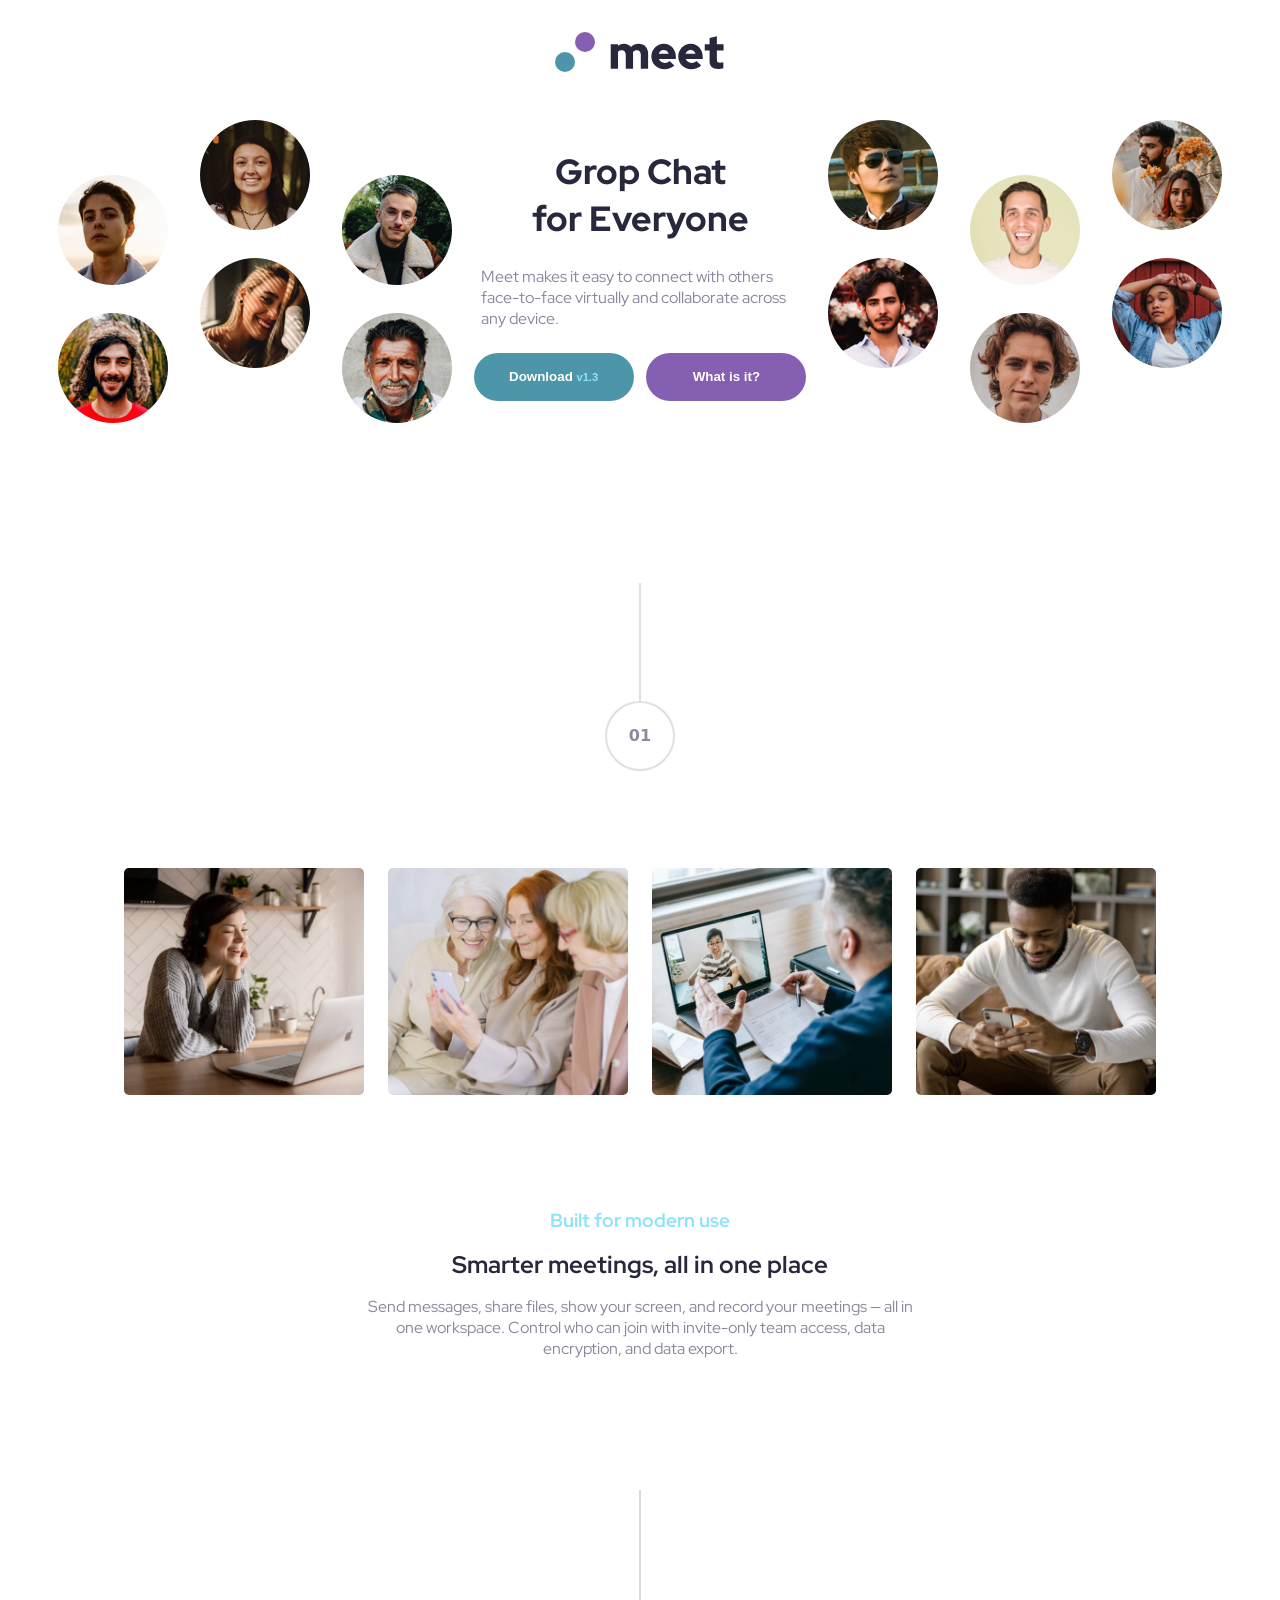
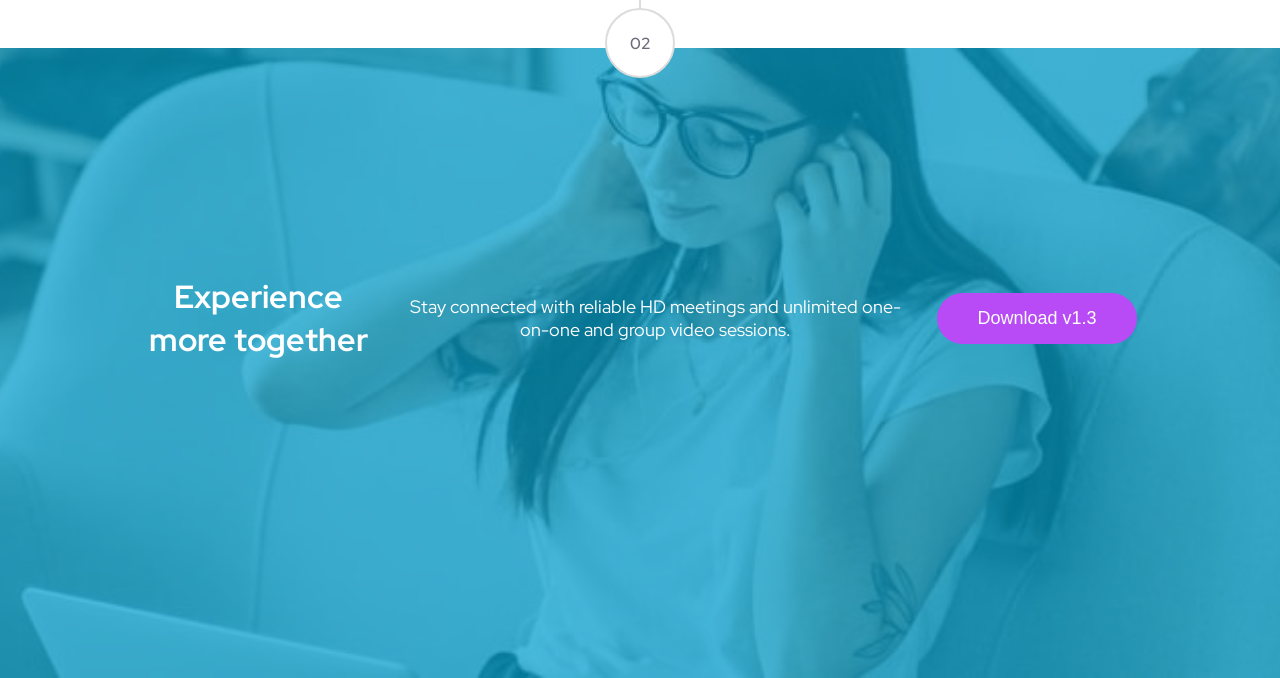
==== index.html @ 22adff14 "initial commit" ====
<!DOCTYPE html>
<html lang="en">
  <head>
    <meta charset="UTF-8" />
    <meta name="viewport" content="width=device-width, initial-scale=1.0" />

    <link
      rel="icon"
      type="image/png"
      sizes="32x32"
      href="./assets/favicon-32x32.png"
    />
    <link rel="stylesheet" href="./assets/css/style.css" />
    <title>Frontend Mentor | Meet landing page</title>
  </head>
  <body>
    <header><img src="./assets/logo.svg" alt="" /></header>
    <main class="main">
      <div class="section-one">
        <div class="hero-left">
          <img src="./assets/desktop/image-hero-left.png" alt="" />
        </div>

        <div class="hero-center">
          <img src="./assets/tablet/image-hero.png" alt="" />
        </div>
        <div class="header-title">
          <h1>
            Grop Chat <br />
            for Everyone
          </h1>
          <p>
            Meet makes it easy to connect with others face-to-face virtually and
            collaborate across any device.
          </p>
          <div class="btn">
            <button class="btn-1">Download <small>v1.3</small></button>
            <button class="btn-2">What is it?</button>
          </div>
        </div>
        <div class="hero-right">
          <img src="./assets/desktop/image-hero-right.png" alt="" />
        </div>
      </div>

      <div class="section-2">
        <div class="number"><span>01</span></div>
        <div class="gallery">
          <img src="./assets/desktop/image-woman-in-videocall.jpg" alt="" />
          <img src="./assets/desktop/image-women-videochatting.jpg" alt="" />
          <img src="./assets/desktop/image-men-in-meeting.jpg" alt="" />
          <img src="./assets/desktop/image-man-texting.jpg" alt="" />
        </div>
        <div class="text">
          <h3>Built for modern use</h3>
          <h2>Smarter meetings, all in one place</h2>
          <p>
            Send messages, share files, show your screen, and record your
            meetings — all in one workspace. Control who can join with
            invite-only team access, data encryption, and data export.
          </p>
        </div>
      </div>
      <div class="section-3">
        <div class="step-marker">
          <span>02</span>
        </div>

        <div class="content">
          <h2>Experience more together</h2>
          <p>
            Stay connected with reliable HD meetings and unlimited one-on-one
            and group video sessions.
          </p>
          <button>Download v1.3</button>
        </div>
      </div>
    </main>
  </body>
</html>
---- assets/css/style.css ----
@import url("https://fonts.googleapis.com/css2?family=Figtree:ital,wght@0,300..900;1,300..900&family=Red+Hat+Display:ital,wght@0,300..900;1,300..900&display=swap");

:root {
  font-size: 16px;
  --cyan-600: #4d96a9;
  --cyan-300: #8fe3f9;
  --purple-600: #855fb1;
  --purple-300: #d9b8ff;
  --slate-900: #28283d;
  --slate-600: #87879d;
  --slate-300: #d1d1df;
  --white: white;
}
* {
  box-sizing: border-box;
  margin: 0;
}

.btn-1 {
  background-color: var(--cyan-600);
  color: var(--white);
}

.btn-1 small {
  color: var(--cyan-300);
}

.btn-2 {
  background-color: var(--purple-600);
  color: var(--white);
}
body {
  font-family: "Red Hat Display";
}

.main {
  display: flex;
  flex-direction: column;
  justify-content: space-between;
  align-items: center;
  gap: 10rem;
}
.hero-left,
.hero-right {
  display: none;
}

.hero-center img {
  width: 100%;
}
header {
  display: flex;
  justify-content: center;
  margin: 2rem auto;
}

header img {
  height: 2.5rem;
}
.header-title {
  width: 350px;
  min-height: auto;
  padding: 1rem;
  display: flex;
  justify-content: space-evenly;
  gap: 1.5rem;
  flex-direction: column;
  align-items: center;
}
.header-title h1 {
  text-align: center;
  font-size: 2.2rem;
  font-weight: 800;
  color: var(--slate-900);
}

.header-title p {
  color: var(--slate-600);
}
.section-one {
  display: flex;
  flex-direction: column;
  align-items: center;
  gap: 0.8rem;
  min-height: auto;
}

.btn {
  display: flex;
  justify-content: space-around;
  align-items: center;
  flex-direction: column;
  gap: 0.8rem;
}

.btn button {
  border: none;
  border-radius: 30px;
  width: 10rem;
  height: 3rem;
  padding: 5px 10px;
  font-weight: 700;
}

.section-2 {
  display: flex;
  justify-content: space-evenly;
  align-items: center;
  flex-direction: column;
  min-height: 100vh;
  margin: auto;
  gap: 1rem;
}

.section-2 h3 {
  color: var(--cyan-300);
}

.section-2 h2 {
  color: var(--slate-900);
}
.section-2 h3,
.section-2 h2 {
  text-align: center;
}
.text {
  max-width: 600px;
  width: 90vw;
  padding: 1rem;
  display: flex;
  flex-direction: column;
  gap: 1rem;
  margin: 0 auto 2rem auto;
  text-align: center;
}
.text p {
  color: var(--slate-600);
}
.number {
  position: relative;
  width: 70px;
  height: 70px;
  border-radius: 50%;
  border: 2px solid #e0e0e0;
  display: flex;
  align-items: center;
  justify-content: center;
  color: #8b8b9b;
  font-weight: 600;
  font-family: system-ui, sans-serif;
  margin: 2rem auto 0 auto;
}

.number::before {
  content: "";
  position: absolute;
  top: -120px; /* length of the line */
  left: 50%;
  transform: translateX(-50%);
  width: 2px;
  height: 120px;
  background: #e0e0e0;
}

.gallery {
  display: grid;
  grid-template-columns: repeat(2, 1fr);
  justify-items: center;
  align-items: center;
  gap: 1.5rem;
  max-width: 1100px;
}

.gallery img {
  width: 100%;
  border-radius: 5px;
  max-width: 15rem;
}

/* Main blue section */
.section-3 {
  position: relative;
  width: 100vw;
  height: 70vh;
  background-image: url("../../assets/desktop/image-footer.jpg");
  background-repeat: no-repeat;
  background-size: cover;
  background-position: center;

  padding: 120px 20px 160px; /* top padding to create space for circle */
  text-align: center;
  color: white;
}

.section-3 > * {
  position: relative;
  z-index: 2; /* content ABOVE overlay */
}
.section-3::before {
  position: absolute;
  content: "";
  background: rgba(0, 162, 209, 0.7);
  inset: 0;
  z-index: 0;
}
/* The circle with number */

.step-marker {
  position: absolute;
  top: -40px; /* Moves the circle upward so it overlaps */
  left: 50%;
  transform: translateX(-50%);
  width: 70px;
  height: 70px;
  background: white;
  border-radius: 50%;
  border: 2px solid #dcdcdc;
  display: flex;
  align-items: center;
  justify-content: center;
  font-weight: 600;
  color: #6b6b7a;
}

/* Vertical line above */
.step-marker::before {
  content: "";
  position: absolute;
  top: -120px;
  left: 50%;
  transform: translateX(-50%);
  width: 2px;
  height: 120px;
  background: #dcdcdc;
}

/* Section content */

.content {
  display: flex;
  flex-direction: column;
  justify-content: center;
  align-items: center;
  gap: 2rem;
  min-height: 300px;
}
.content h2 {
  position: relative;
  font-size: 2rem;
  font-weight: 700;
  max-width: 300px;
}

.content p {
  position: relative;
  font-size: 18px;
  max-width: 500px;
}

.content button {
  position: relative;
  background: #b84bf6;
  border: none;
  padding: 15px 40px;
  border-radius: 30px;
  color: white;
  font-size: 18px;
  cursor: pointer;
}

@media (min-width: 768) and (max-width: 1100px) {
  .hero-center {
    display: block;
  }
  .gallery {
    grid-template-columns: repeat(4, 1fr);
  }
  .btn {
    flex-direction: row;
  }
}
@media (min-width: 1100px) {
  .hero-center {
    display: none;
  }
  .hero-left,
  .hero-right {
    display: block;
  }
  .section-one {
    flex-direction: row;
    justify-content: space-between;
  }
  header {
    margin: 2rem auto 3rem auto;
  }

  .gallery {
    grid-template-columns: repeat(4, 1fr);
  }
  .btn {
    flex-direction: row;
  }
  .content {
    flex-direction: row;
  }
  .content h2 {
    max-width: 230px;
  }
}
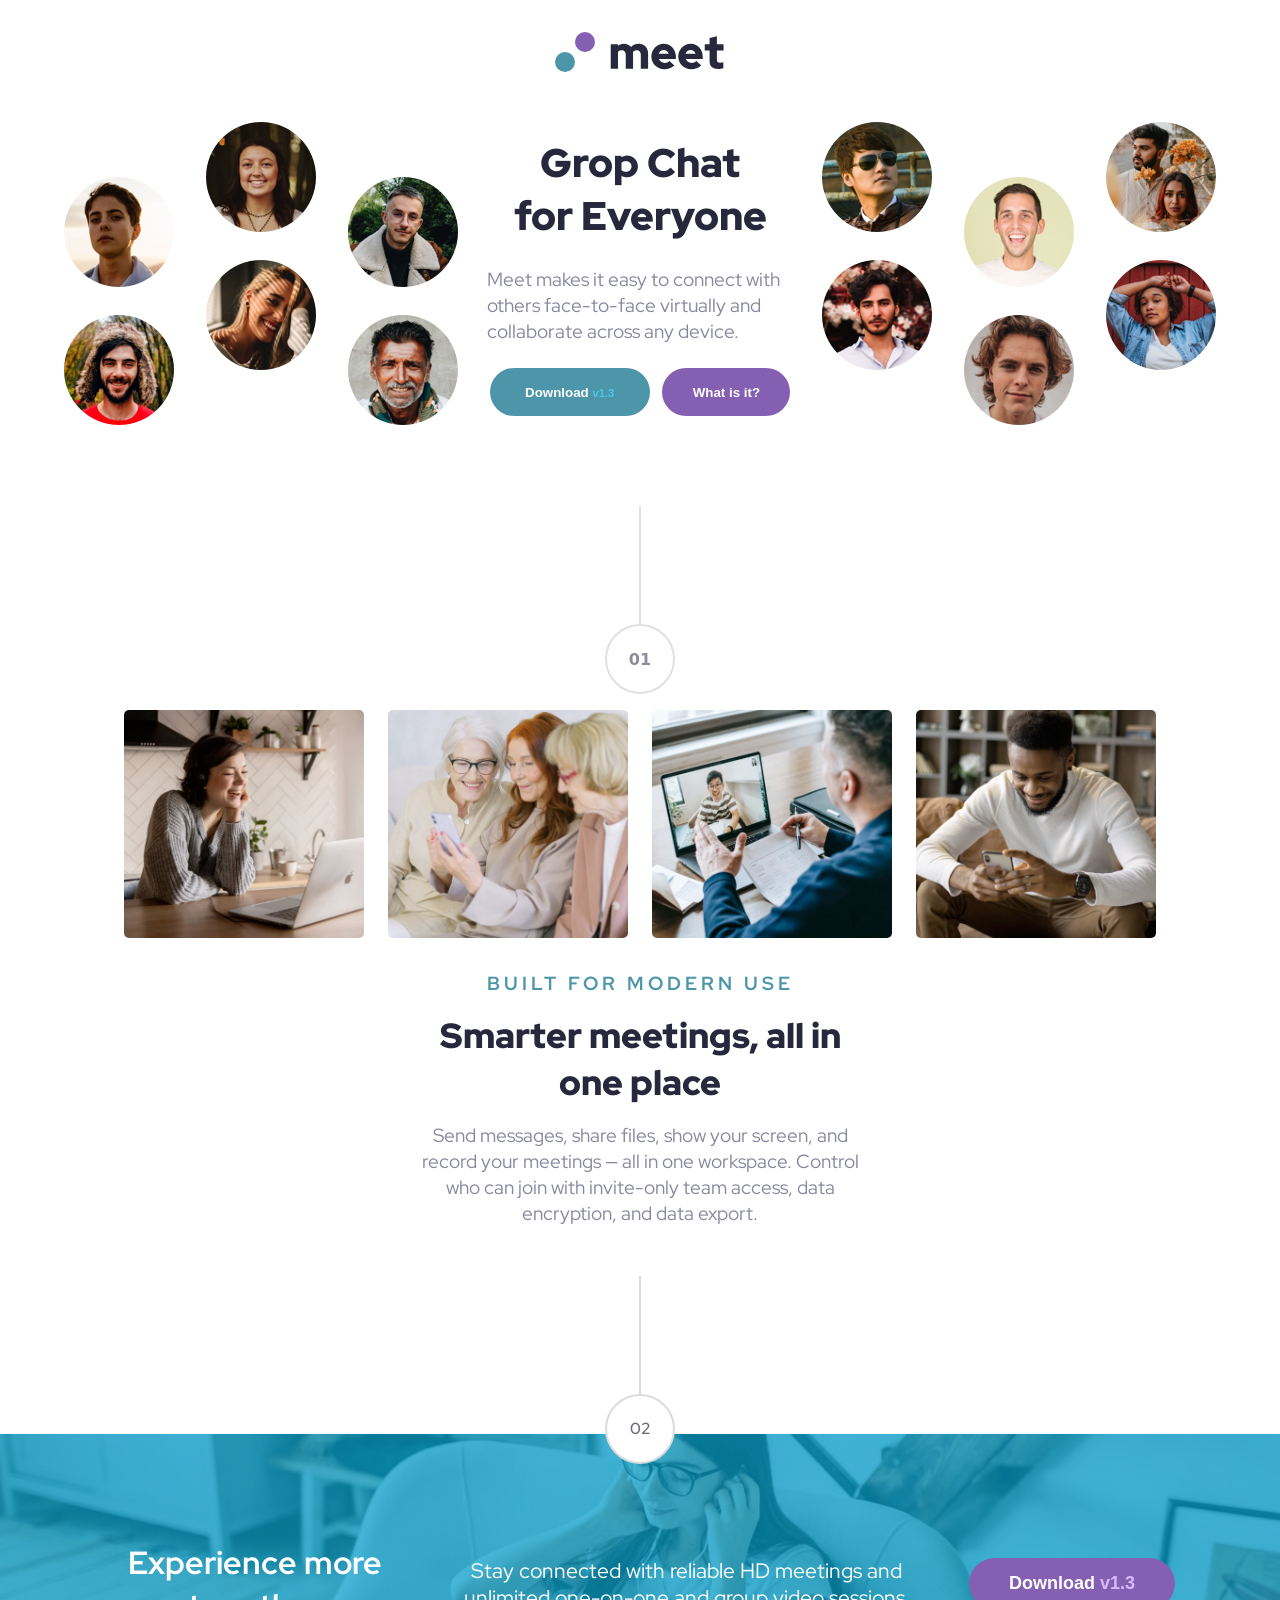
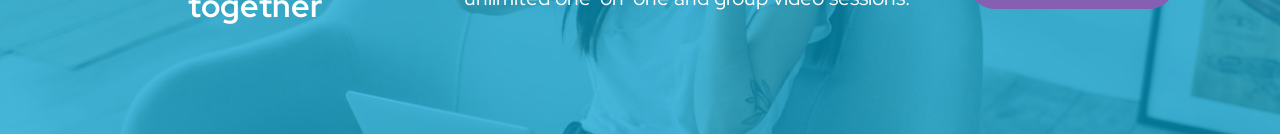
==== commit a8a6a0c6: "css commit" ====
--- a/index.html
+++ b/index.html
@@ -72,7 +72,7 @@
             Stay connected with reliable HD meetings and unlimited one-on-one
             and group video sessions.
           </p>
-          <button>Download v1.3</button>
+          <button>Download <small>v1.3</small></button>
         </div>
       </div>
     </main>
--- a/assets/css/style.css
+++ b/assets/css/style.css
@@ -4,8 +4,10 @@
   font-size: 16px;
   --cyan-600: #4d96a9;
   --cyan-300: #8fe3f9;
+  --cyan-300f: #4dc9e8;
   --purple-600: #855fb1;
   --purple-300: #d9b8ff;
+  --purple-300f: #c796ff;
   --slate-900: #28283d;
   --slate-600: #87879d;
   --slate-300: #d1d1df;
@@ -19,18 +21,26 @@
 .btn-1 {
   background-color: var(--cyan-600);
   color: var(--white);
+  width: 10rem;
 }
 
 .btn-1 small {
-  color: var(--cyan-300);
-}
-
+  color: var(--cyan-300f);
+}
+
+.btn-1:hover {
+  background-color: var(--cyan-300);
+}
 .btn-2 {
   background-color: var(--purple-600);
   color: var(--white);
+  width: 8rem;
+}
+.btn-2:hover {
+  background-color: var(--purple-300);
 }
 body {
-  font-family: "Red Hat Display";
+  font-family: "Red Hat Display", Arial, Helvetica, sans-serif;
 }
 
 .main {
@@ -39,6 +49,7 @@
   justify-content: space-between;
   align-items: center;
   gap: 10rem;
+  overflow-x: hidden;
 }
 .hero-left,
 .hero-right {
@@ -69,17 +80,21 @@
 }
 .header-title h1 {
   text-align: center;
-  font-size: 2.2rem;
-  font-weight: 800;
+  font-size: 2.5rem;
+  font-weight: 900;
   color: var(--slate-900);
 }
 
 .header-title p {
   color: var(--slate-600);
+  font-size: 1.2rem;
 }
 .section-one {
-  display: flex;
-  flex-direction: column;
+  width: 90%;
+  max-width: 1400px;
+  display: flex;
+  flex-direction: column;
+  justify-content: space-between;
   align-items: center;
   gap: 0.8rem;
   min-height: auto;
@@ -96,7 +111,6 @@
 .btn button {
   border: none;
   border-radius: 30px;
-  width: 10rem;
   height: 3rem;
   padding: 5px 10px;
   font-weight: 700;
@@ -107,24 +121,29 @@
   justify-content: space-evenly;
   align-items: center;
   flex-direction: column;
-  min-height: 100vh;
+  min-height: auto;
   margin: auto;
   gap: 1rem;
 }
 
 .section-2 h3 {
-  color: var(--cyan-300);
+  color: var(--cyan-600);
+  font-size: 1.2rem;
+  text-transform: uppercase;
+  letter-spacing: 4px;
 }
 
 .section-2 h2 {
   color: var(--slate-900);
+  font-size: 2.2rem;
+  font-weight: 900;
 }
 .section-2 h3,
 .section-2 h2 {
   text-align: center;
 }
 .text {
-  max-width: 600px;
+  max-width: 500px;
   width: 90vw;
   padding: 1rem;
   display: flex;
@@ -135,6 +154,7 @@
 }
 .text p {
   color: var(--slate-600);
+  font-size: 1.2rem;
 }
 .number {
   position: relative;
@@ -154,7 +174,7 @@
 .number::before {
   content: "";
   position: absolute;
-  top: -120px; /* length of the line */
+  top: -120px;
   left: 50%;
   transform: translateX(-50%);
   width: 2px;
@@ -177,24 +197,21 @@
   max-width: 15rem;
 }
 
-/* Main blue section */
 .section-3 {
   position: relative;
   width: 100vw;
-  height: 70vh;
+  min-height: auto;
   background-image: url("../../assets/desktop/image-footer.jpg");
   background-repeat: no-repeat;
   background-size: cover;
   background-position: center;
-
-  padding: 120px 20px 160px; /* top padding to create space for circle */
   text-align: center;
   color: white;
 }
 
 .section-3 > * {
   position: relative;
-  z-index: 2; /* content ABOVE overlay */
+  z-index: 2;
 }
 .section-3::before {
   position: absolute;
@@ -203,11 +220,10 @@
   inset: 0;
   z-index: 0;
 }
-/* The circle with number */
 
 .step-marker {
   position: absolute;
-  top: -40px; /* Moves the circle upward so it overlaps */
+  top: -40px;
   left: 50%;
   transform: translateX(-50%);
   width: 70px;
@@ -222,7 +238,6 @@
   color: #6b6b7a;
 }
 
-/* Vertical line above */
 .step-marker::before {
   content: "";
   position: absolute;
@@ -234,8 +249,6 @@
   background: #dcdcdc;
 }
 
-/* Section content */
-
 .content {
   display: flex;
   flex-direction: column;
@@ -248,27 +261,37 @@
   position: relative;
   font-size: 2rem;
   font-weight: 700;
-  max-width: 300px;
+  width: 300px;
 }
 
 .content p {
   position: relative;
-  font-size: 18px;
+  font-size: 1.3rem;
   max-width: 500px;
 }
 
 .content button {
   position: relative;
-  background: #b84bf6;
+  background: var(--purple-600);
   border: none;
   padding: 15px 40px;
   border-radius: 30px;
   color: white;
   font-size: 18px;
   cursor: pointer;
-}
-
-@media (min-width: 768) and (max-width: 1100px) {
+  font-weight: 600;
+}
+
+.content button small {
+  color: var(--purple-300);
+  font-size: 18px;
+  font-weight: 600;
+}
+
+.content button:hover {
+  background-color: var(--purple-300f);
+}
+@media (min-width: 768px) and (max-width: 1200px) {
   .hero-center {
     display: block;
   }
@@ -278,8 +301,11 @@
   .btn {
     flex-direction: row;
   }
-}
-@media (min-width: 1100px) {
+  .content h2 {
+    width: 500px;
+  }
+}
+@media (min-width: 1200px) {
   .hero-center {
     display: none;
   }
@@ -305,6 +331,6 @@
     flex-direction: row;
   }
   .content h2 {
-    max-width: 230px;
-  }
-}
+    width: 300px;
+  }
+}
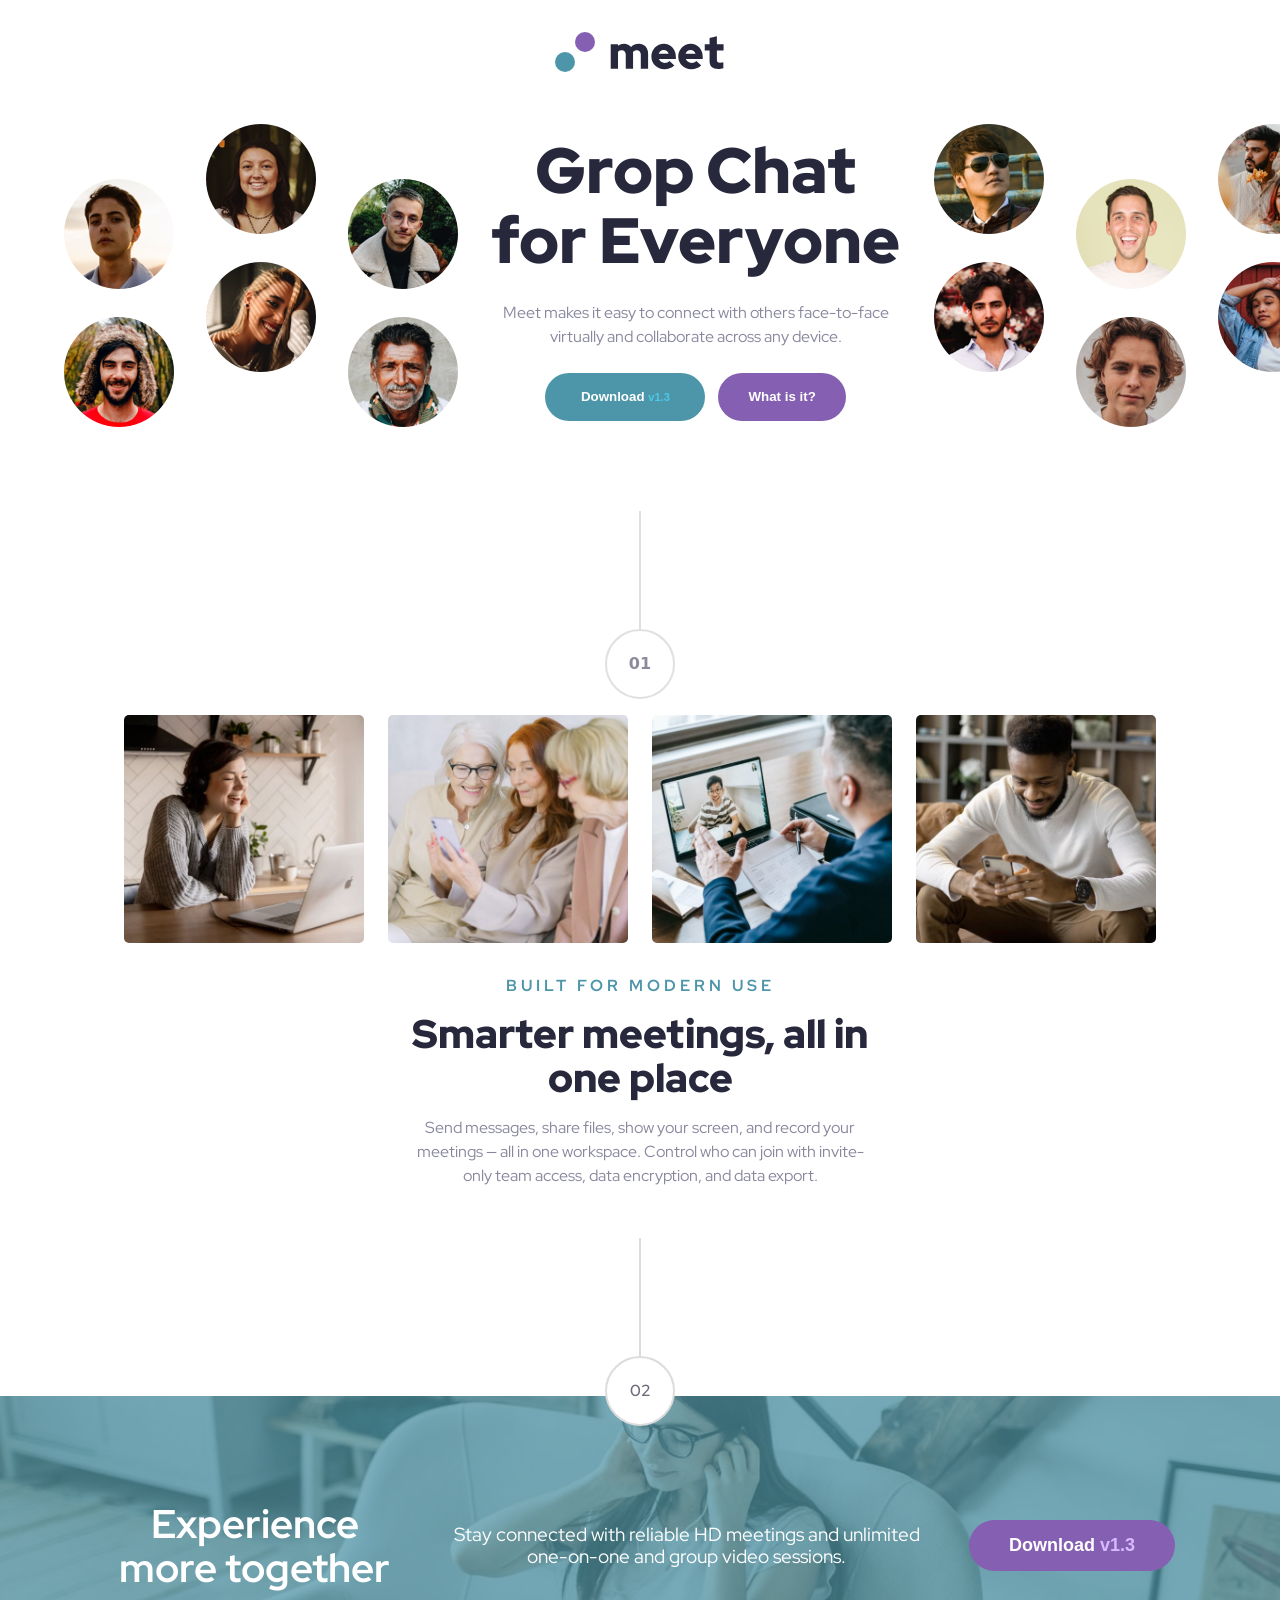
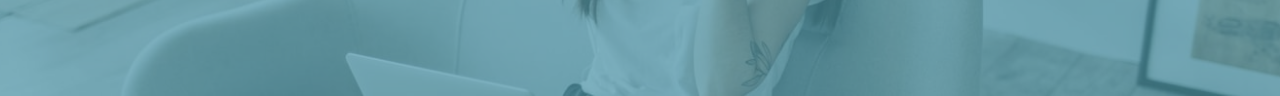
==== commit 483257db: "fonts fix commit" ====
--- a/index.html
+++ b/index.html
@@ -30,8 +30,8 @@
             for Everyone
           </h1>
           <p>
-            Meet makes it easy to connect with others face-to-face virtually and
-            collaborate across any device.
+            Meet makes it easy to connect with others face-to-face <br />
+            virtually and collaborate across any device.
           </p>
           <div class="btn">
             <button class="btn-1">Download <small>v1.3</small></button>
--- a/assets/css/style.css
+++ b/assets/css/style.css
@@ -69,7 +69,7 @@
   height: 2.5rem;
 }
 .header-title {
-  width: 350px;
+  min-width: 450px;
   min-height: auto;
   padding: 1rem;
   display: flex;
@@ -80,14 +80,17 @@
 }
 .header-title h1 {
   text-align: center;
-  font-size: 2.5rem;
+  font-size: 4rem;
   font-weight: 900;
   color: var(--slate-900);
+  line-height: 110%;
 }
 
 .header-title p {
+  text-align: center;
   color: var(--slate-600);
-  font-size: 1.2rem;
+  font-size: 1rem;
+  line-height: 150%;
 }
 .section-one {
   width: 90%;
@@ -128,15 +131,16 @@
 
 .section-2 h3 {
   color: var(--cyan-600);
-  font-size: 1.2rem;
+  font-size: 1rem;
   text-transform: uppercase;
   letter-spacing: 4px;
 }
 
 .section-2 h2 {
   color: var(--slate-900);
-  font-size: 2.2rem;
+  font-size: 2.5rem;
   font-weight: 900;
+  line-height: 110%;
 }
 .section-2 h3,
 .section-2 h2 {
@@ -154,7 +158,8 @@
 }
 .text p {
   color: var(--slate-600);
-  font-size: 1.2rem;
+  font-size: 1rem;
+  line-height: 150%;
 }
 .number {
   position: relative;
@@ -216,7 +221,8 @@
 .section-3::before {
   position: absolute;
   content: "";
-  background: rgba(0, 162, 209, 0.7);
+  background: var(--cyan-600);
+  opacity: 0.7;
   inset: 0;
   z-index: 0;
 }
@@ -259,15 +265,17 @@
 }
 .content h2 {
   position: relative;
-  font-size: 2rem;
+  font-size: 2.5rem;
   font-weight: 700;
   width: 300px;
+  line-height: 110%;
 }
 
 .content p {
   position: relative;
-  font-size: 1.3rem;
+  font-size: 1.2rem;
   max-width: 500px;
+  line-height: 110%;
 }
 
 .content button {
@@ -291,7 +299,7 @@
 .content button:hover {
   background-color: var(--purple-300f);
 }
-@media (min-width: 768px) and (max-width: 1200px) {
+@media (min-width: 768px) and (max-width: 1280px) {
   .hero-center {
     display: block;
   }
@@ -305,7 +313,7 @@
     width: 500px;
   }
 }
-@media (min-width: 1200px) {
+@media (min-width: 1280px) {
   .hero-center {
     display: none;
   }
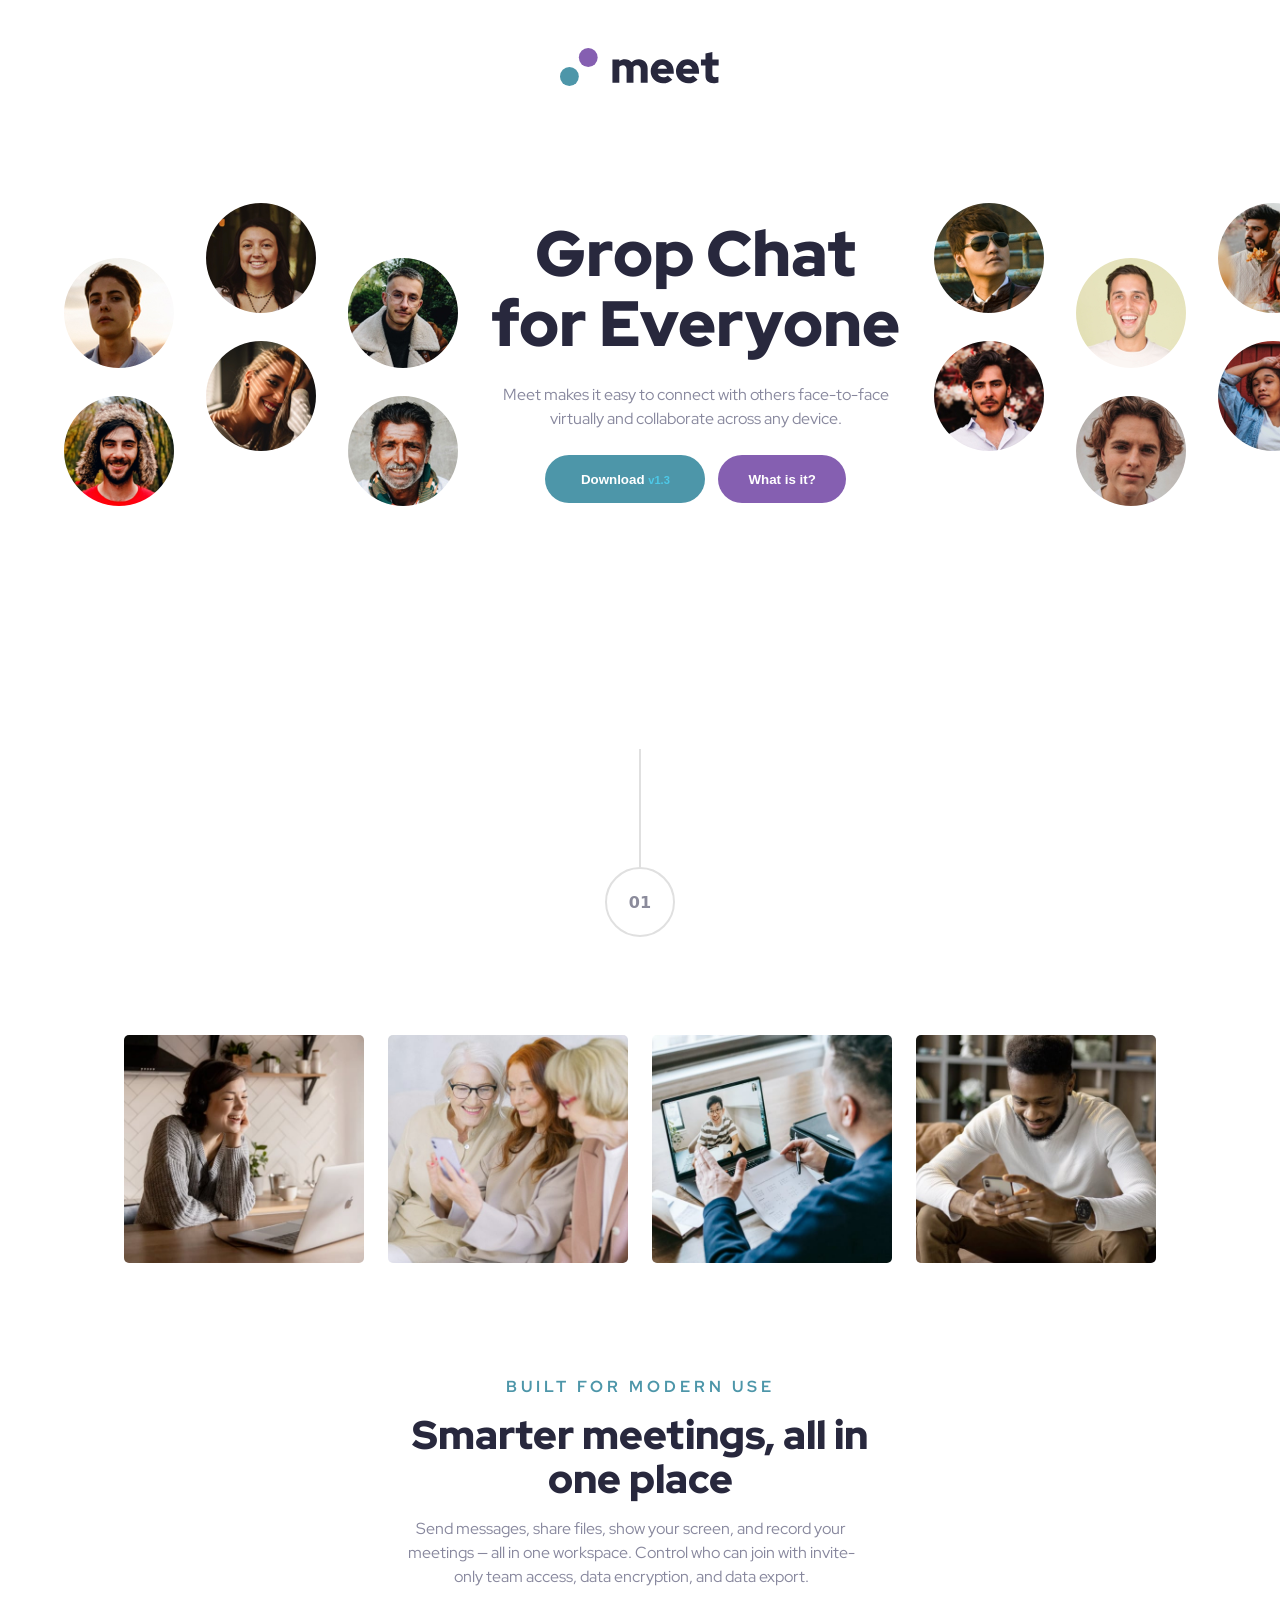
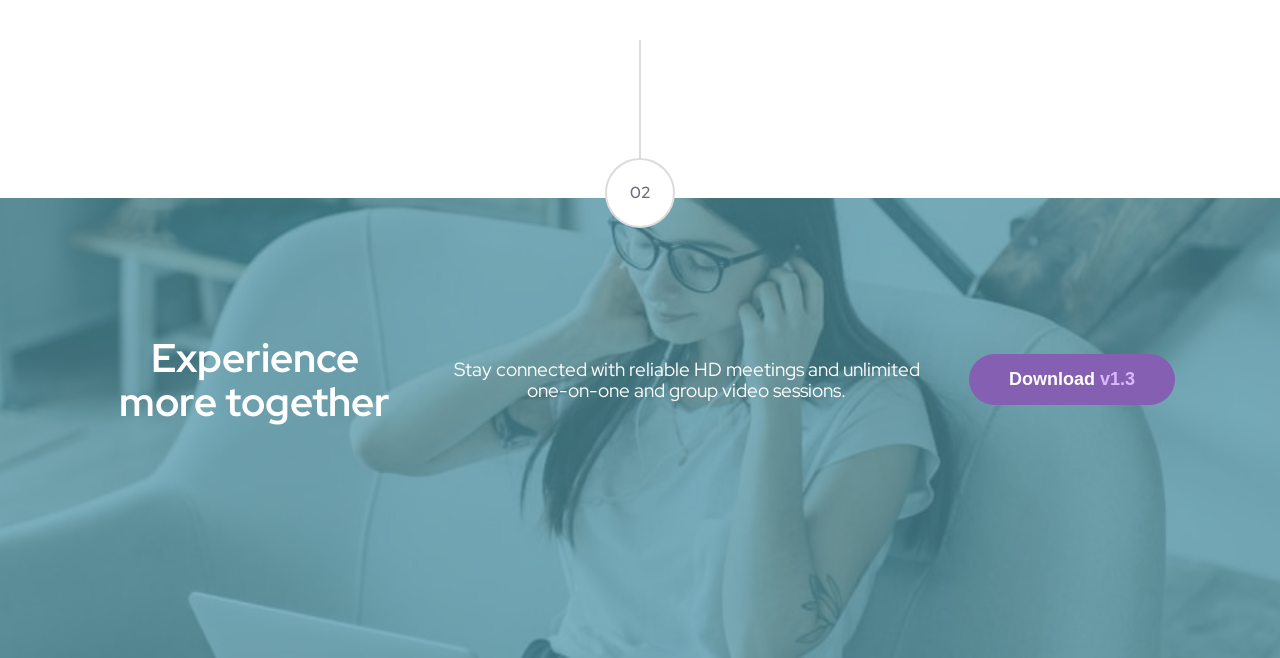
==== commit 6b5a518c: "header  commit" ====
--- a/index.html
+++ b/index.html
@@ -14,7 +14,9 @@
     <title>Frontend Mentor | Meet landing page</title>
   </head>
   <body>
-    <header><img src="./assets/logo.svg" alt="" /></header>
+    <header>
+      <div class="imgcon"><img src="./assets/logo.svg" alt="" /></div>
+    </header>
     <main class="main">
       <div class="section-one">
         <div class="hero-left">
--- a/assets/css/style.css
+++ b/assets/css/style.css
@@ -18,6 +18,13 @@
   margin: 0;
 }
 
+body {
+  margin: 0;
+  display: flex;
+  justify-content: space-between;
+  flex-direction: column;
+}
+
 .btn-1 {
   background-color: var(--cyan-600);
   color: var(--white);
@@ -46,27 +53,35 @@
 .main {
   display: flex;
   flex-direction: column;
-  justify-content: space-between;
-  align-items: center;
-  gap: 10rem;
+  justify-content: space-evenly;
+  align-items: center;
+  gap: 1rem;
   overflow-x: hidden;
 }
+header {
+  display: flex;
+  justify-content: center;
+  align-items: center;
+  padding: 3rem;
+  min-height: auto;
+}
+
+.imgcon {
+  width: 10rem;
+  min-height: auto;
+}
+header img {
+  width: 100%;
+}
+
 .hero-left,
 .hero-right {
   display: none;
+  flex: 1;
 }
 
 .hero-center img {
   width: 100%;
-}
-header {
-  display: flex;
-  justify-content: center;
-  margin: 2rem auto;
-}
-
-header img {
-  height: 2.5rem;
 }
 .header-title {
   min-width: 450px;
@@ -79,14 +94,17 @@
   align-items: center;
 }
 .header-title h1 {
+  max-width: 90vw;
   text-align: center;
   font-size: 4rem;
   font-weight: 900;
   color: var(--slate-900);
   line-height: 110%;
+  flex-shrink: 0;
 }
 
 .header-title p {
+  max-width: 90vw;
   text-align: center;
   color: var(--slate-600);
   font-size: 1rem;
@@ -97,10 +115,10 @@
   max-width: 1400px;
   display: flex;
   flex-direction: column;
-  justify-content: space-between;
+  justify-content: space-around;
   align-items: center;
   gap: 0.8rem;
-  min-height: auto;
+  min-height: 640px;
 }
 
 .btn {
@@ -120,13 +138,14 @@
 }
 
 .section-2 {
-  display: flex;
-  justify-content: space-evenly;
-  align-items: center;
-  flex-direction: column;
-  min-height: auto;
-  margin: auto;
+  padding-top: 3.5rem;
+  display: flex;
+  justify-content: space-around;
+  align-items: center;
+  flex-direction: column;
+  min-height: 883px;
   gap: 1rem;
+  height: 915px;
 }
 
 .section-2 h3 {
@@ -157,6 +176,7 @@
   text-align: center;
 }
 .text p {
+  max-width: 450px;
   color: var(--slate-600);
   font-size: 1rem;
   line-height: 150%;
@@ -203,15 +223,17 @@
 }
 
 .section-3 {
+  margin-top: 6.5rem;
   position: relative;
   width: 100vw;
-  min-height: auto;
+  min-height: 460px;
   background-image: url("../../assets/desktop/image-footer.jpg");
   background-repeat: no-repeat;
   background-size: cover;
   background-position: center;
   text-align: center;
   color: white;
+  padding: 2rem;
 }
 
 .section-3 > * {
@@ -276,6 +298,7 @@
   font-size: 1.2rem;
   max-width: 500px;
   line-height: 110%;
+  padding: 0.5rem;
 }
 
 .content button {
@@ -312,6 +335,15 @@
   .content h2 {
     width: 500px;
   }
+  .section-one {
+    height: 761px;
+  }
+  .section-2 {
+    height: 759px;
+  }
+  .section-3 {
+    height: 400px;
+  }
 }
 @media (min-width: 1280px) {
   .hero-center {
@@ -325,9 +357,6 @@
     flex-direction: row;
     justify-content: space-between;
   }
-  header {
-    margin: 2rem auto 3rem auto;
-  }
 
   .gallery {
     grid-template-columns: repeat(4, 1fr);
@@ -341,4 +370,16 @@
   .content h2 {
     width: 300px;
   }
-}
+  .section-one {
+    padding-top: 4rem;
+    height: 438px;
+    align-items: flex-start;
+  }
+  .section-2 {
+    height: 883px;
+    padding-top: 0;
+  }
+  .section-3 {
+    height: 400px;
+  }
+}
